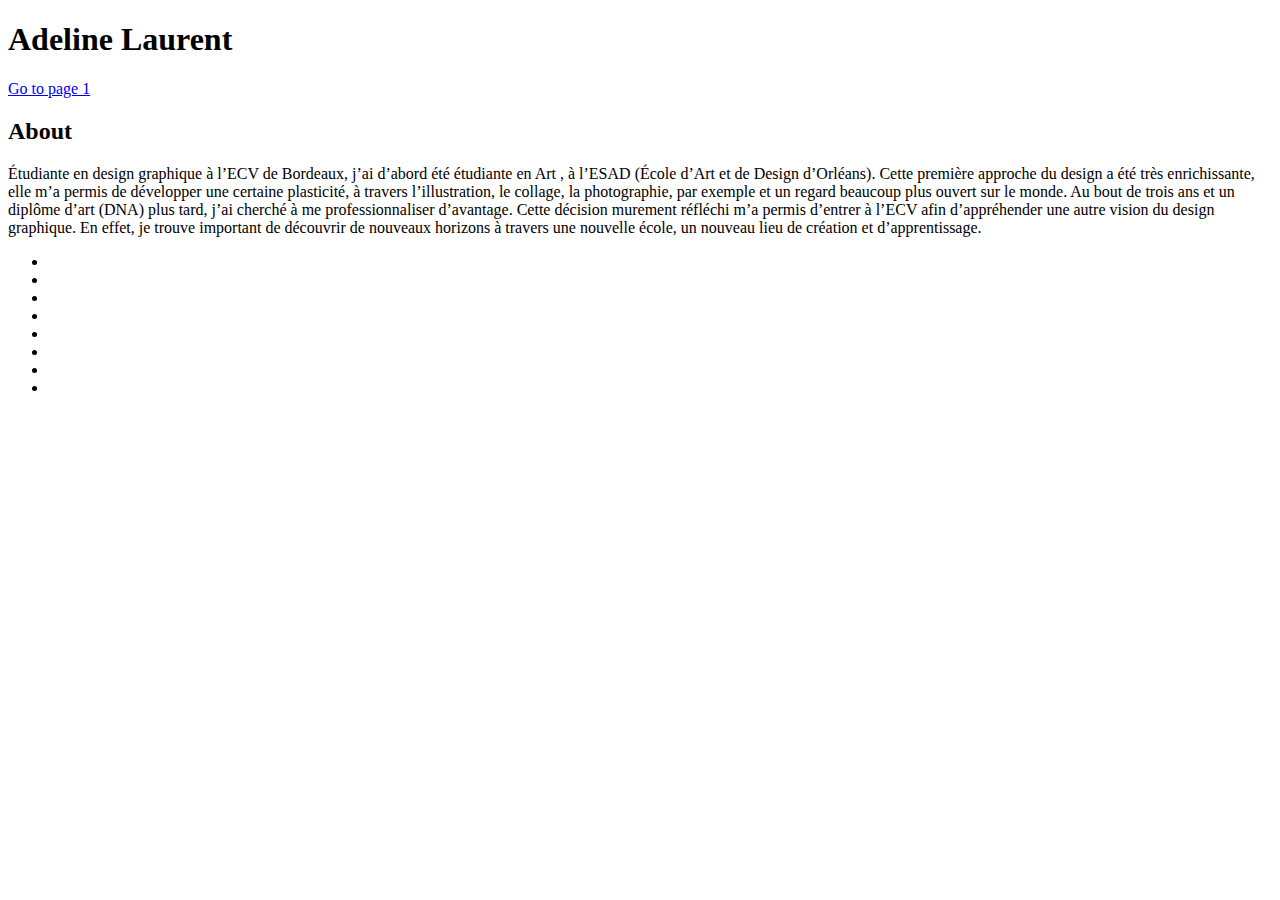
==== index.html @ 146a2710 "back to index" ====
<!DOCTYPE html>
<html>
  <head>
    <meta charset="utf-8">
    <title>This is a CSS session</title>

<link href="https://fonts.googleapis.com/css?family=Arapey|Dosis" rel="stylesheet">
    <link rel="stylesheet" href="styles/main.css">
    <link rel="stylesheet" href="styles/typo.css">
  </head>
  <body>
<header class="newheader">


    <h1>Adeline Laurent</h1>


</header>

<a href="index1.html">Go to page 1</a>

<section>
<h2>About</h2>
<p> Étudiante en design graphique à l’ECV de Bordeaux, j’ai d’abord été étudiante en
Art , à l’ESAD (École d’Art et de Design d’Orléans).
Cette première approche du design a été très enrichissante, elle m’a permis
de développer une certaine plasticité, à travers l’illustration, le collage, la photographie, par exemple
et un regard beaucoup plus ouvert sur le monde.
Au bout de trois ans et un diplôme d’art (DNA) plus tard, j’ai cherché à me professionnaliser
d’avantage. Cette décision murement réfléchi m’a permis d’entrer à l’ECV afin d’appréhender
une autre vision du design graphique. En effet, je trouve important de découvrir de nouveaux horizons
à travers une nouvelle école, un nouveau lieu de création et d’apprentissage. </p>

</section>

<div class="nastyadvert">
  <div class="container">
    </div>
  </div>


<div class="mywork">
  <ul>
    <li><img src="images/ORLAN.jpg"alt=""></li>
    <li><img src="images/PACK.jpg"alt=""></li>
    <li><img src="images/REFLET.jpg"alt=""></li>
    <li><img src="images/COURSAPPEL.jpg"alt=""></li>
    <li><img src="images/FRANKEN.jpg"alt=""></li>
    <li><img src="images/CARSON.jpg"alt=""></li>
    <li><img src="images/VOYAGE.jpg"alt=""></li>
    <li><img src="images/VINYLE.jpg"alt=""></li>
  </ul>

</div>


  </body>
</html>
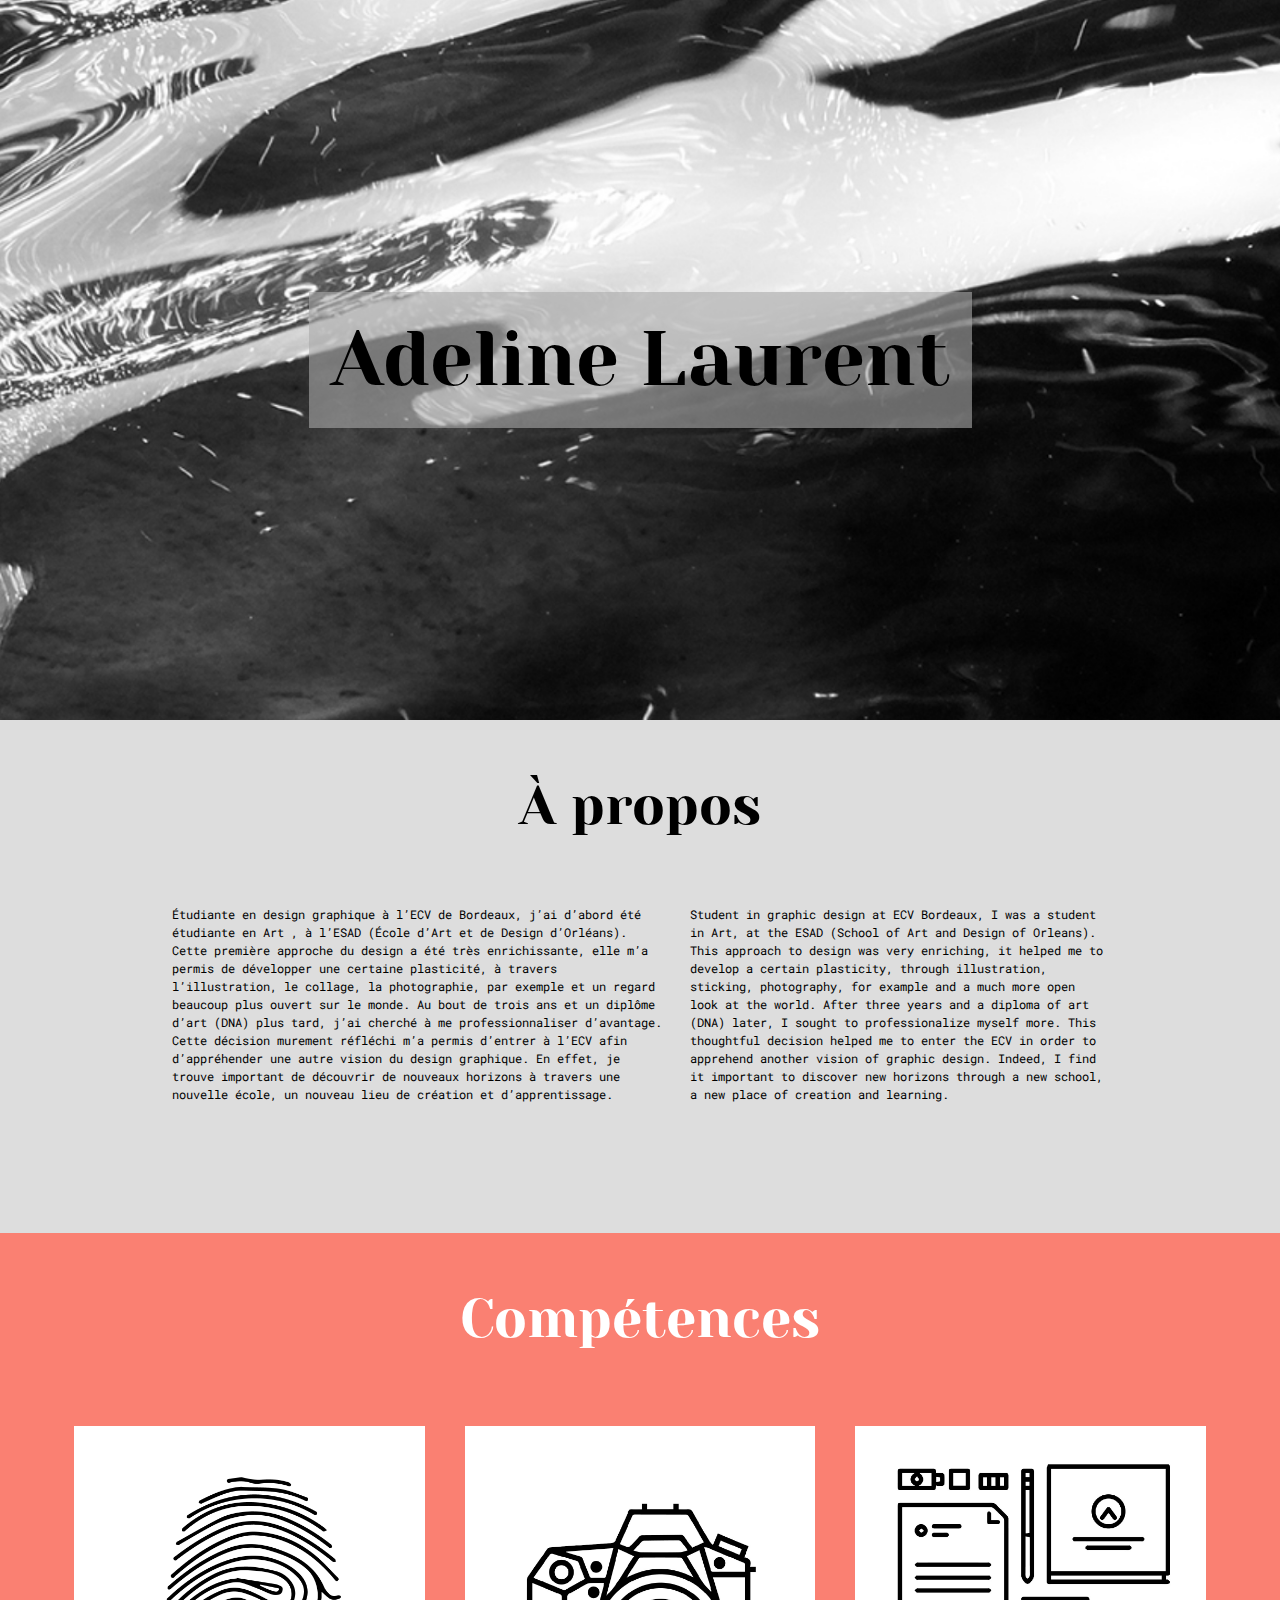
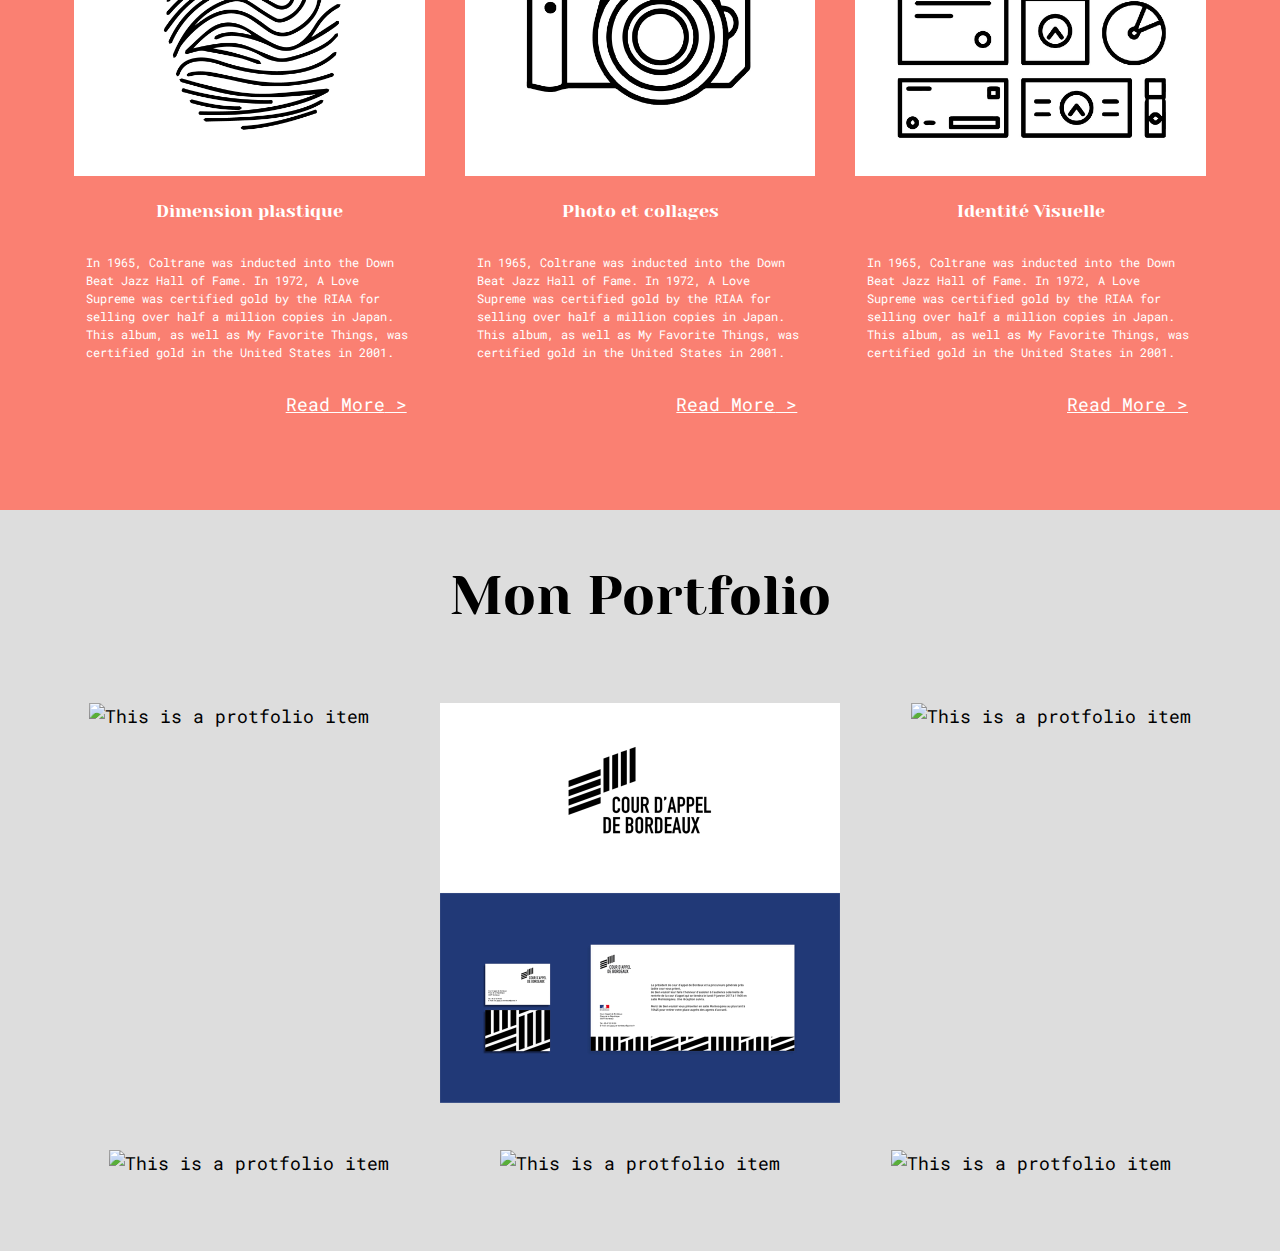
==== commit f03f8c36: "changement principal" ====
--- a/index.html
+++ b/index.html
@@ -1,27 +1,26 @@
 <!DOCTYPE html>
-<html>
+<html lang="fr">
   <head>
     <meta charset="utf-8">
-    <title>This is a CSS session</title>
-
-<link href="https://fonts.googleapis.com/css?family=Arapey|Dosis" rel="stylesheet">
+    <title>Adeline Laurent</title>
+    <link href="https://fonts.googleapis.com/css?family=Abril+Fatface|Raleway" rel="stylesheet">
+    <link href="https://fonts.googleapis.com/css?family=Roboto+Mono|Yeseva+One" rel="stylesheet">
+    <link rel="stylesheet" href="styles/reset.css">
     <link rel="stylesheet" href="styles/main.css">
     <link rel="stylesheet" href="styles/typo.css">
   </head>
   <body>
-<header class="newheader">
 
+    <header>
+      <div class="header-content-block">
+          <h1>Adeline Laurent</h1>
+      </div>
+    </header>
 
-    <h1>Adeline Laurent</h1>
-
-
-</header>
-
-<a href="index1.html">Go to page 1</a>
-
-<section>
-<h2>About</h2>
-<p> Étudiante en design graphique à l’ECV de Bordeaux, j’ai d’abord été étudiante en
+    <section id="bio">
+      <h1>À propos</h1>
+      <div class="bio-content-block">
+        <p> Étudiante en design graphique à l’ECV de Bordeaux, j’ai d’abord été étudiante en
 Art , à l’ESAD (École d’Art et de Design d’Orléans).
 Cette première approche du design a été très enrichissante, elle m’a permis
 de développer une certaine plasticité, à travers l’illustration, le collage, la photographie, par exemple
@@ -29,30 +28,69 @@
 Au bout de trois ans et un diplôme d’art (DNA) plus tard, j’ai cherché à me professionnaliser
 d’avantage. Cette décision murement réfléchi m’a permis d’entrer à l’ECV afin d’appréhender
 une autre vision du design graphique. En effet, je trouve important de découvrir de nouveaux horizons
-à travers une nouvelle école, un nouveau lieu de création et d’apprentissage. </p>
+à travers une nouvelle école, un nouveau lieu de création et d’apprentissage.
 
-</section>
+        </p>
+        <p> Student in graphic design at ECV Bordeaux, I was a student in
+   Art, at the ESAD (School of Art and Design of Orleans).
+   This approach to design was very enriching, it helped me to develop a certain plasticity, through illustration, sticking, photography, for example
+   and a much more open look at the world. After three years and a diploma of art (DNA) later, I sought to professionalize myself
+	 more. This thoughtful decision helped me to enter the ECV in order to apprehend another vision of graphic design.
+   Indeed, I find it important to discover new horizons
+	 through a new school, a new place of creation and learning.
+        </p>
+      </div>
+    </section>
 
-<div class="nastyadvert">
-  <div class="container">
-    </div>
-  </div>
+    <section id="comp">
+
+      <h1>Compétences</h1>
+
+      <div class="comp-section-content">
+        <div class="comp-content">
+          <img src="images/empreinte.png" alt="">
+          <h2>Dimension plastique</h2>
+          <p>In 1965, Coltrane was inducted into the Down Beat Jazz Hall of Fame. In 1972, A Love Supreme was certified gold by the RIAA for selling over half a million copies in Japan. This album, as well as My Favorite Things, was certified gold in the United States in 2001.</p>
+          <a href="#">Read More</a>
+        </div>
+        <div class="comp-content">
+          <img src="images/appareil_photo.jpg" alt="">
+          <h2>Photo et collages</h2>
+          <p>In 1965, Coltrane was inducted into the Down Beat Jazz Hall of Fame. In 1972, A Love Supreme was certified gold by the RIAA for selling over half a million copies in Japan. This album, as well as My Favorite Things, was certified gold in the United States in 2001.</p>
+          <a href="#">Read More</a>
+        </div>
+        <div class="comp-content">
+          <img src="images/identite.jpg" alt="">
+          <h2>Identité Visuelle</h2>
+          <p>In 1965, Coltrane was inducted into the Down Beat Jazz Hall of Fame. In 1972, A Love Supreme was certified gold by the RIAA for selling over half a million copies in Japan. This album, as well as My Favorite Things, was certified gold in the United States in 2001.</p>
+          <a href="#">Read More</a>
+        </div>
+      </div>
+    </section>
+
+    <section id="portfolio">
+      <h1>Mon Portfolio</h1>
+      <div class="portfolio-content">
+          <div class="portfolio-content-item">
+            <img src="images/carson.jpg" alt="This is a protfolio item">
+          </div>
+          <div class="portfolio-content-item">
+            <img src="images/cours.jpg" alt="This is a protfolio item">
+          </div>
+          <div class="portfolio-content-item">
+            <img src="images/orlan.jpg" alt="This is a protfolio item">
+          </div>
+          <div class="portfolio-content-item">
+            <img src="images/pack.jpg" alt="This is a protfolio item">
+          </div>
+          <div class="portfolio-content-item">
+            <img src="images/reflet.jpg" alt="This is a protfolio item">
+          </div>
+          <div class="portfolio-content-item">
+            <img src="images/voyage.jpg" alt="This is a protfolio item">
+          </div>
+      </div>
 
 
-<div class="mywork">
-  <ul>
-    <li><img src="images/ORLAN.jpg"alt=""></li>
-    <li><img src="images/PACK.jpg"alt=""></li>
-    <li><img src="images/REFLET.jpg"alt=""></li>
-    <li><img src="images/COURSAPPEL.jpg"alt=""></li>
-    <li><img src="images/FRANKEN.jpg"alt=""></li>
-    <li><img src="images/CARSON.jpg"alt=""></li>
-    <li><img src="images/VOYAGE.jpg"alt=""></li>
-    <li><img src="images/VINYLE.jpg"alt=""></li>
-  </ul>
-
-</div>
-
-
-  </body>
+ </body>
 </html>
--- a/styles/main.css
+++ b/styles/main.css
@@ -0,0 +1,164 @@
+body {
+  background-color : #dddddd;
+
+}
+
+h1, h2, h3, h4, h5, h6 {
+  color : #000;
+  text-align: center;
+}
+
+a {
+  color : #FF5E4D;
+  transition: all 0.6s;
+}
+
+a:hover {
+  color : #aaaaaa;
+}
+
+a::after {
+  content: " >";
+
+}
+
+header {
+  min-height: 80vh;
+  background-image: url('images/1280_640.jpg');
+  background-attachment: fixed;
+  background-repeat: no-repeat;
+  background-position: top center;
+  background-size: cover;
+  display: flex;
+  justify-content: center;
+  align-items: center;
+}
+
+section {
+   padding: 3em;
+}
+
+h1 {
+    font-size: 3em;
+  margin-bottom: 1em;
+}
+
+h2 {
+  color: #fff;
+  padding: 1em
+}
+
+.header-content-block {
+  background: rgba(170,170,170,0.6);
+  padding : 22px;
+  text-align: center;
+}
+
+.header-content-block h1 {
+  font-size: 4.25em;
+  margin-bottom: 0
+}
+
+#bio {
+  min-height: 45vh;
+
+  }
+
+#bio h1 {
+
+
+}
+
+.bio-content-block {
+  max-width: 960px;
+  margin: 0 auto;
+}
+
+@media (min-width: 920px) {
+
+#bio h1 {
+
+}
+.bio-content-block {
+  display: flex;
+  justify-content: space-around;
+  }
+}
+
+.bio-content-block p {
+  margin: 1em;
+}
+
+
+#comp {
+
+  background-color: #FA8072;
+  color : #fff;
+}
+
+#comp h1 {
+    color : #fff;
+}
+
+
+
+
+
+.comp-section-content {
+ display: flex;
+ justify-content: space-around;
+}
+
+.comp-content {
+
+  width : auto;
+  margin : 20px;
+}
+
+.comp-content p {
+  padding: 1em;
+
+}
+
+.comp-content img {
+  width : 100%;
+}
+
+.comp-content a {
+  color: #fff;
+  display: block;
+  padding : 1em;
+  float: right;
+}
+
+#portfolio {
+
+}
+
+.portfolio-content {
+  display: flex;
+  flex-wrap: wrap;
+  justify-content: space-around;
+
+}
+
+.portfolio-content-item {
+  max-width: 400px;
+  margin : 20px;
+  position : relative;
+}
+
+.portfolio-content-item h2 {
+  position: absolute;
+  top : 50%;
+  left : 50%;
+  border: 1px solid red;
+}
+
+.portfolio-content-item img {
+  width : 100%;
+}
+
+footer {
+
+}
--- a/styles/typo.css
+++ b/styles/typo.css
@@ -0,0 +1,21 @@
+html {font-size: 18px;
+}
+
+
+
+body {
+  font-family: 'Roboto Mono', monospace;
+  line-height: 1.5;
+}
+
+p {
+   font-size: 12px;
+   margin-left: auto;
+   margin-right: auto;
+ }
+
+h1, h2, h3, h4 {
+  font-family: 'Yeseva One', cursive;
+  font-weight: inherit;
+  line-height: 1.2;
+}
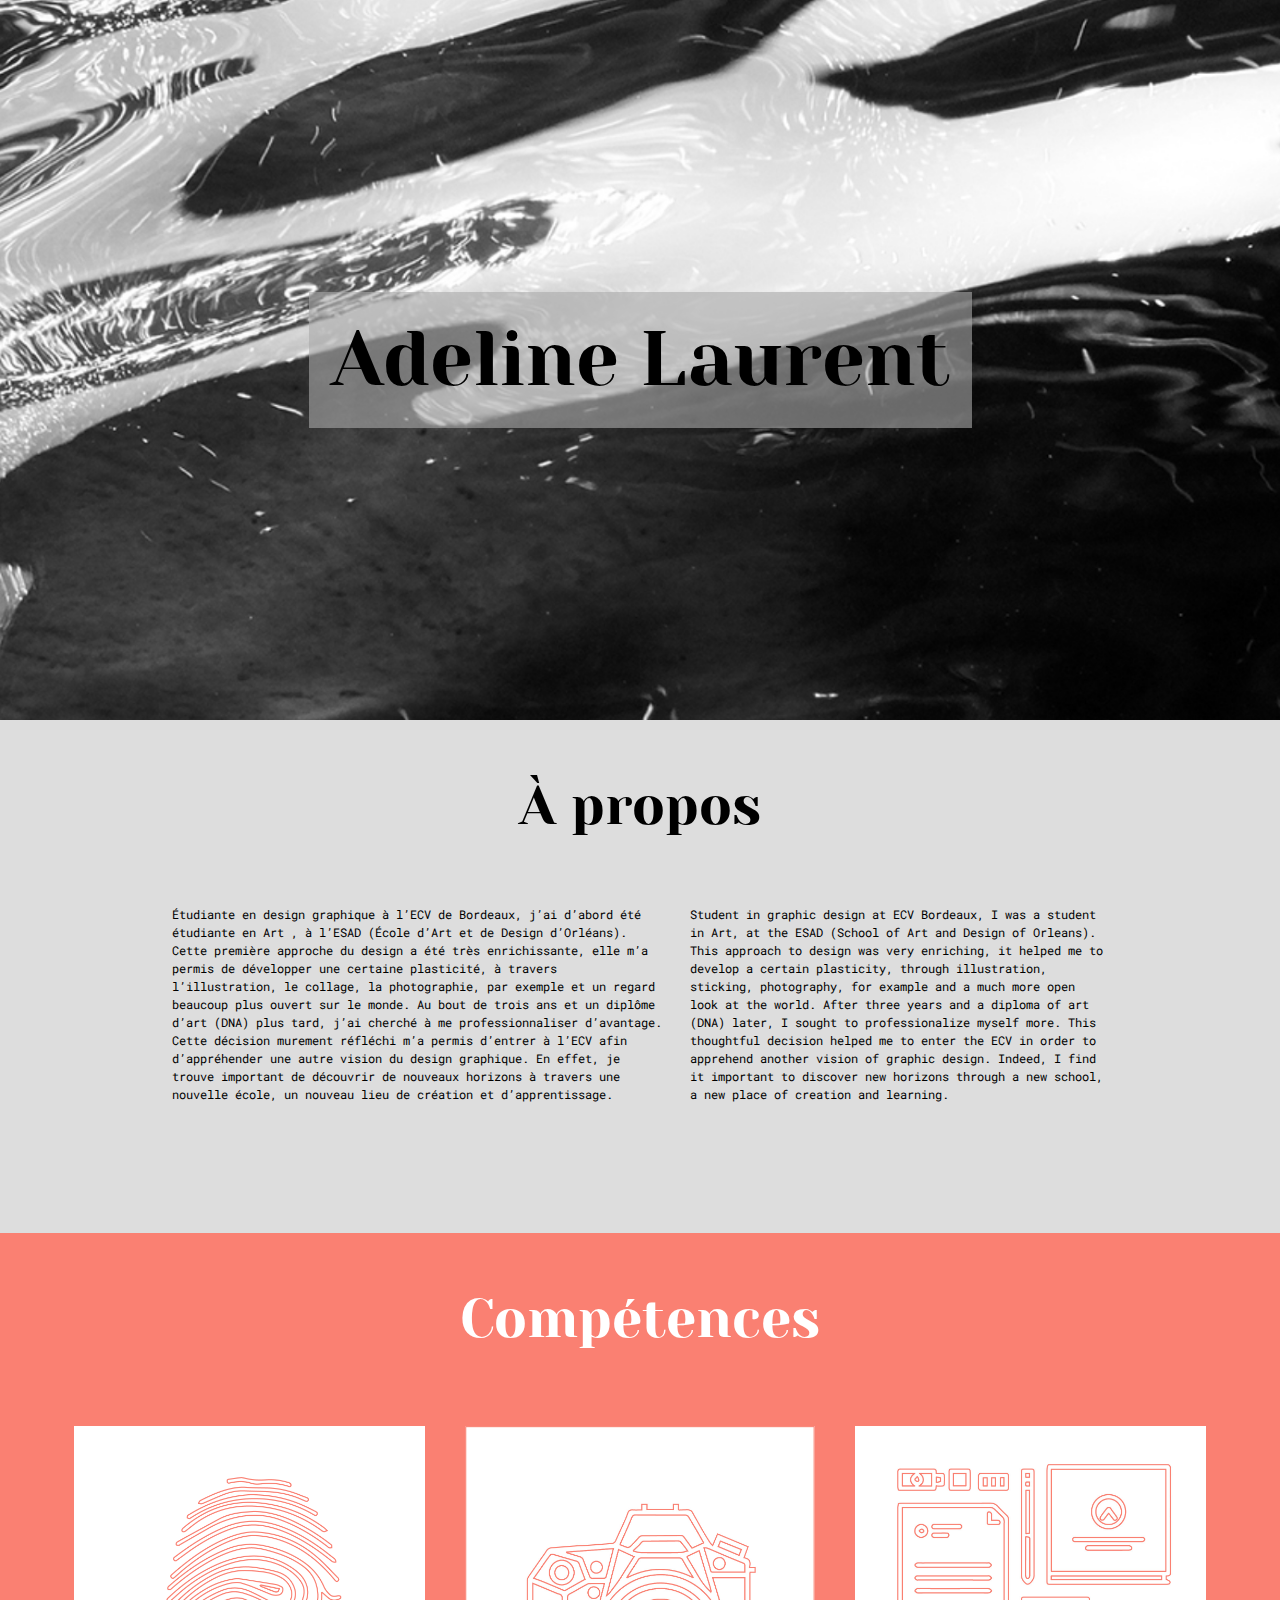
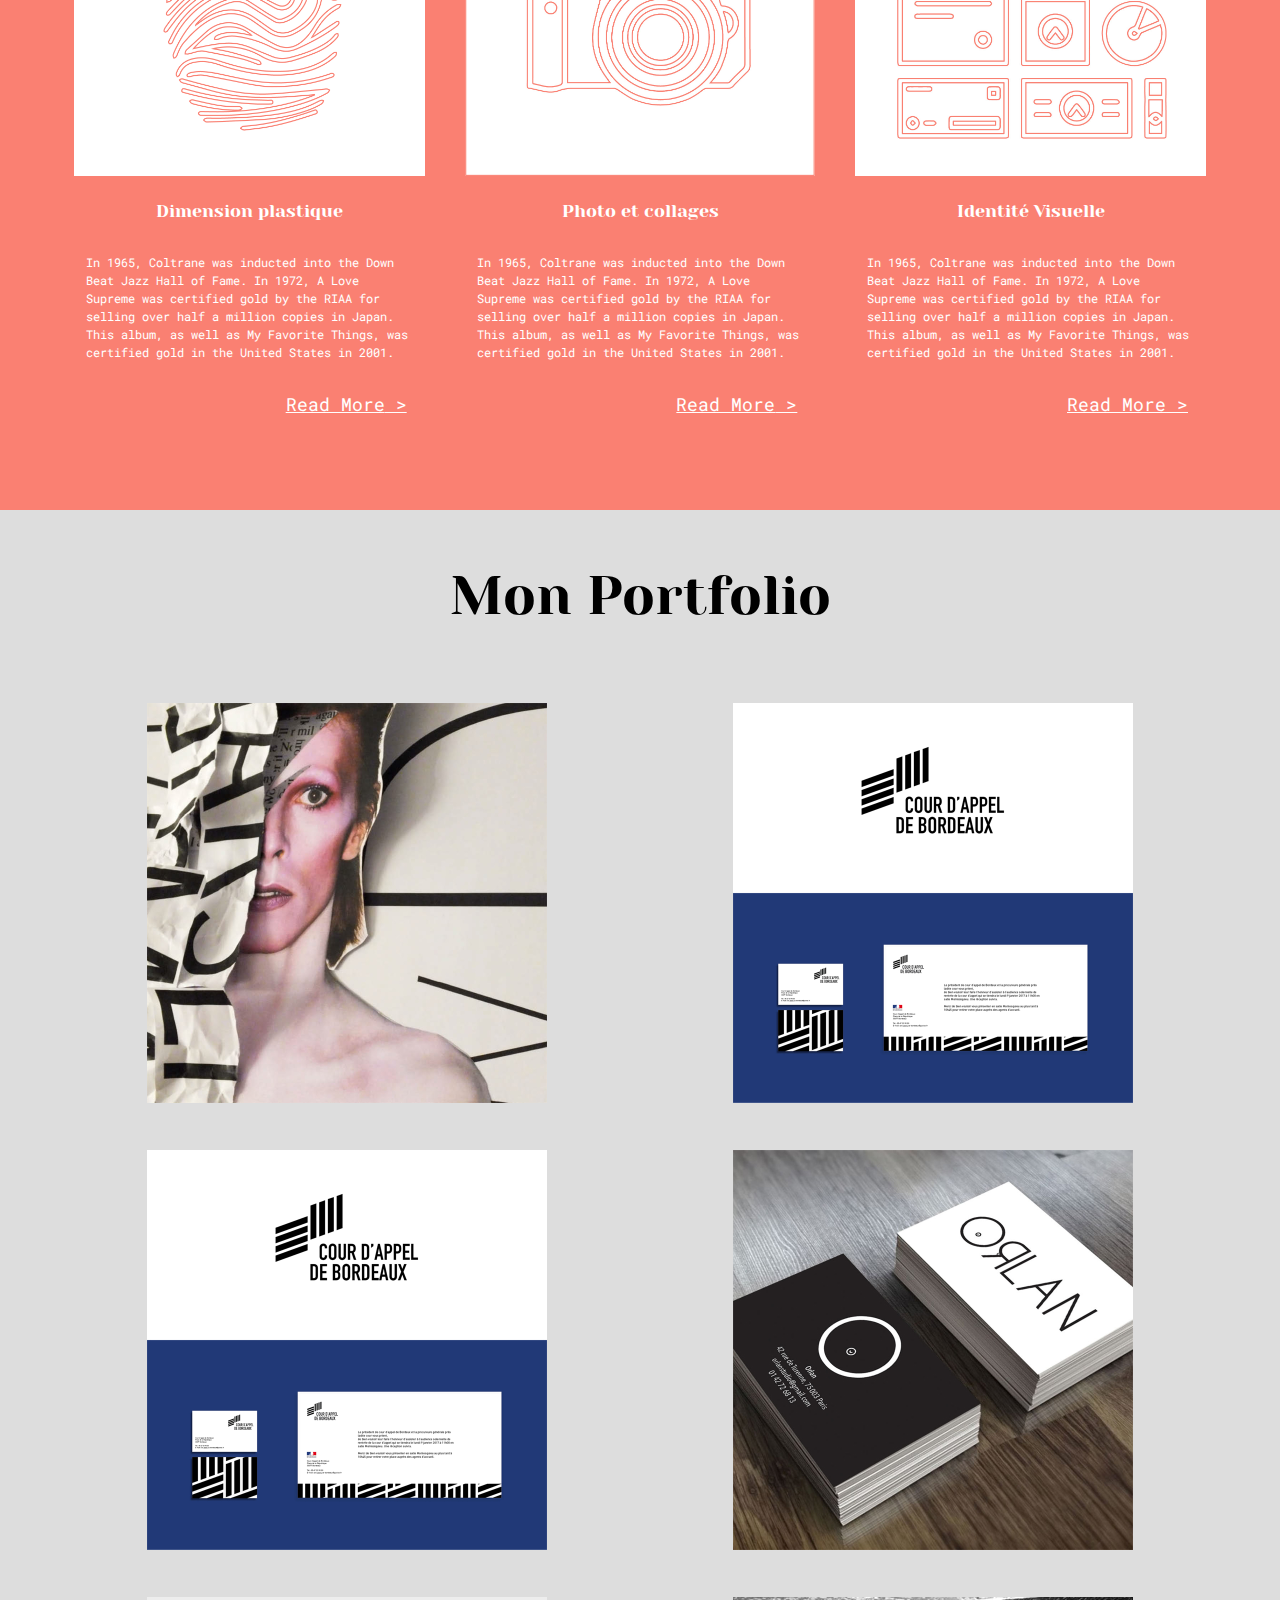
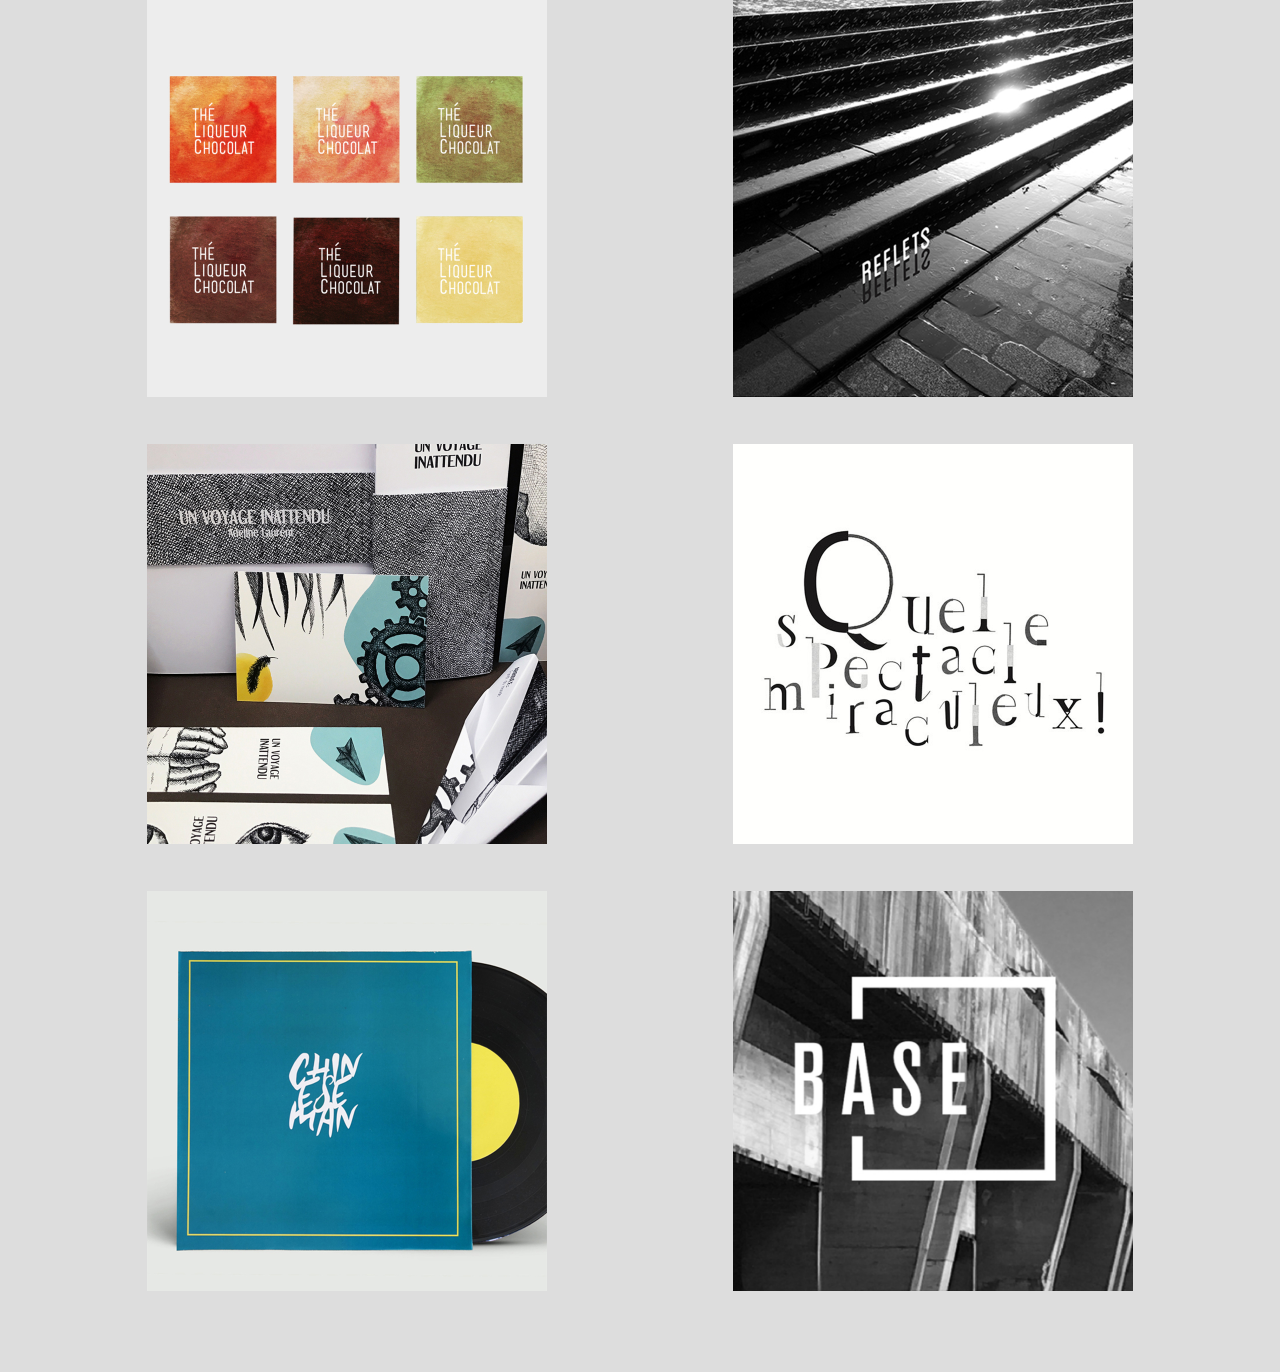
==== commit a790b907: "test change" ====
--- a/index.html
+++ b/index.html
@@ -78,6 +78,9 @@
             <img src="images/cours.jpg" alt="This is a protfolio item">
           </div>
           <div class="portfolio-content-item">
+            <img src="images/cours.jpg" alt="This is a protfolio item">
+          </div>
+          <div class="portfolio-content-item">
             <img src="images/orlan.jpg" alt="This is a protfolio item">
           </div>
           <div class="portfolio-content-item">
@@ -89,6 +92,15 @@
           <div class="portfolio-content-item">
             <img src="images/voyage.jpg" alt="This is a protfolio item">
           </div>
+          <div class="portfolio-content-item">
+            <img src="images/franken.jpg" alt="This is a protfolio item">
+          </div>
+          <div class="portfolio-content-item">
+            <img src="images/vinyle.jpg" alt="This is a protfolio item">
+          </div>
+          <div class="portfolio-content-item">
+            <img src="images/base.jpg" alt="This is a protfolio item">
+          </div>
       </div>
 
 
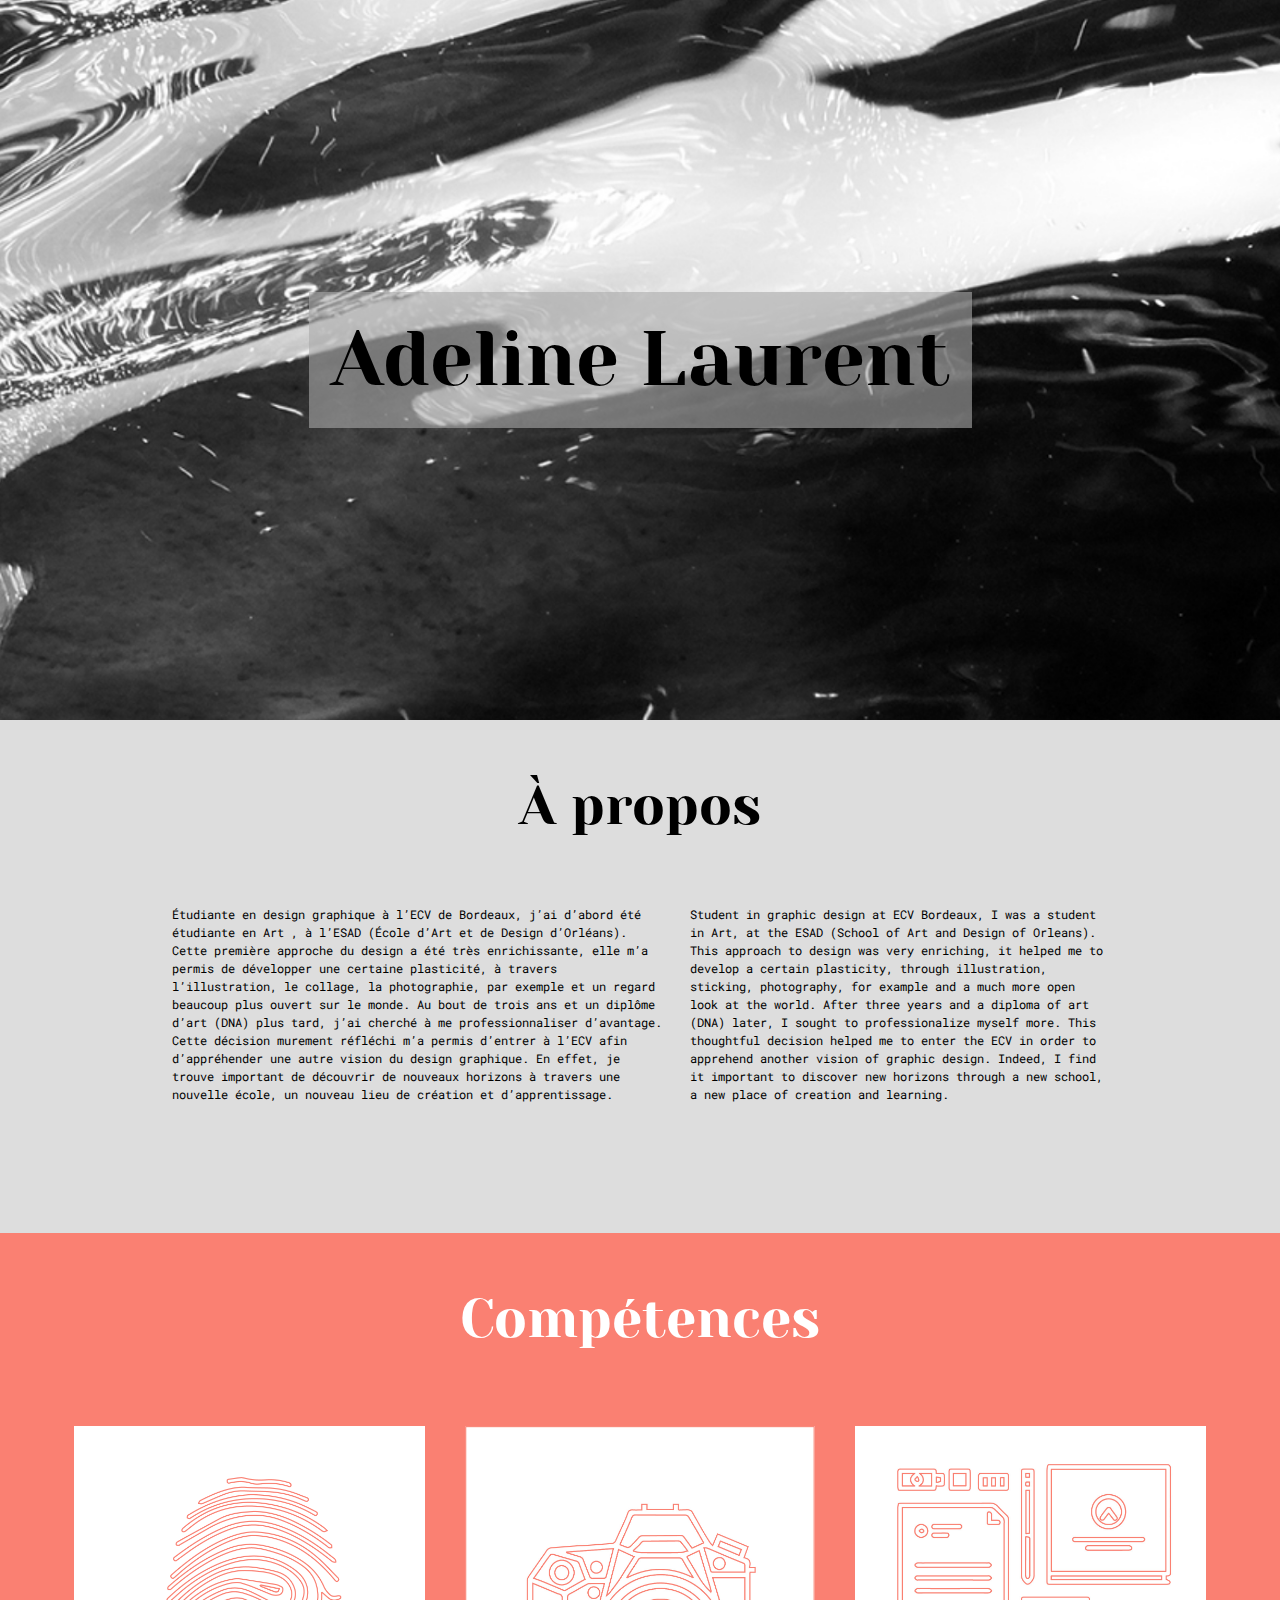
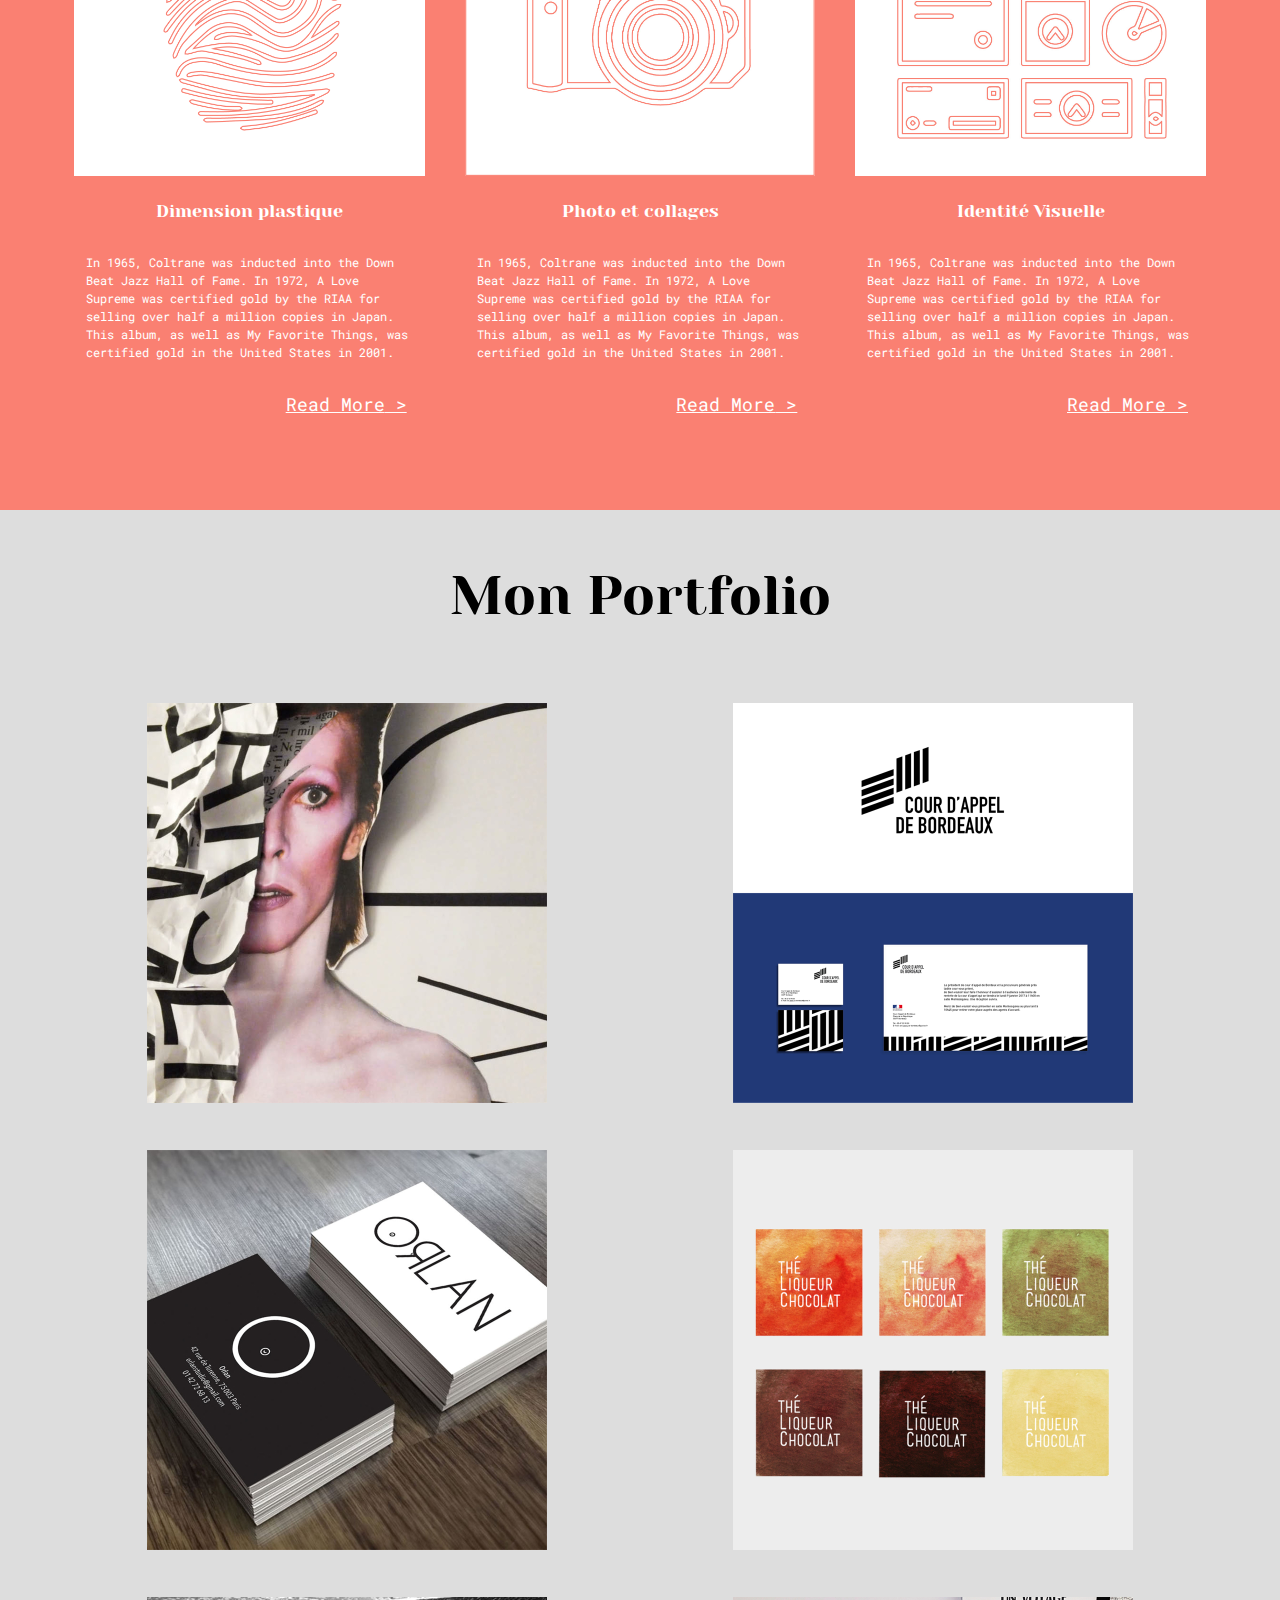
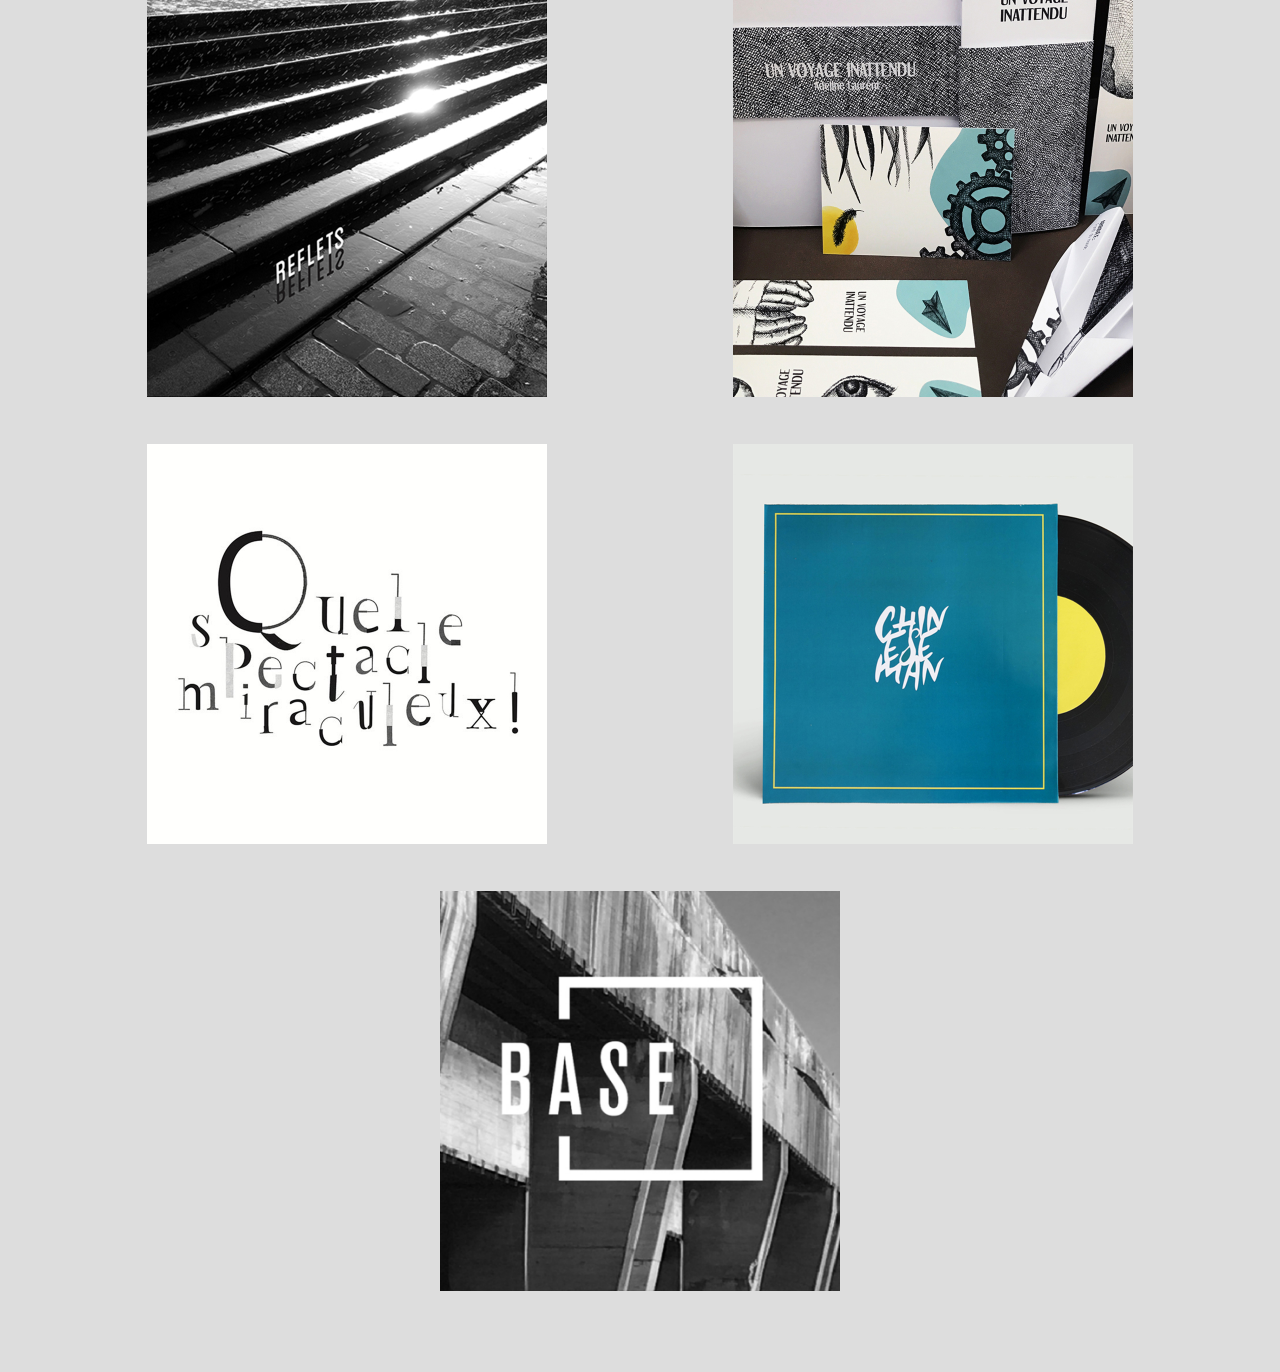
==== commit 6ac37776: "back to one cours only" ====
--- a/index.html
+++ b/index.html
@@ -78,9 +78,6 @@
             <img src="images/cours.jpg" alt="This is a protfolio item">
           </div>
           <div class="portfolio-content-item">
-            <img src="images/cours.jpg" alt="This is a protfolio item">
-          </div>
-          <div class="portfolio-content-item">
             <img src="images/orlan.jpg" alt="This is a protfolio item">
           </div>
           <div class="portfolio-content-item">
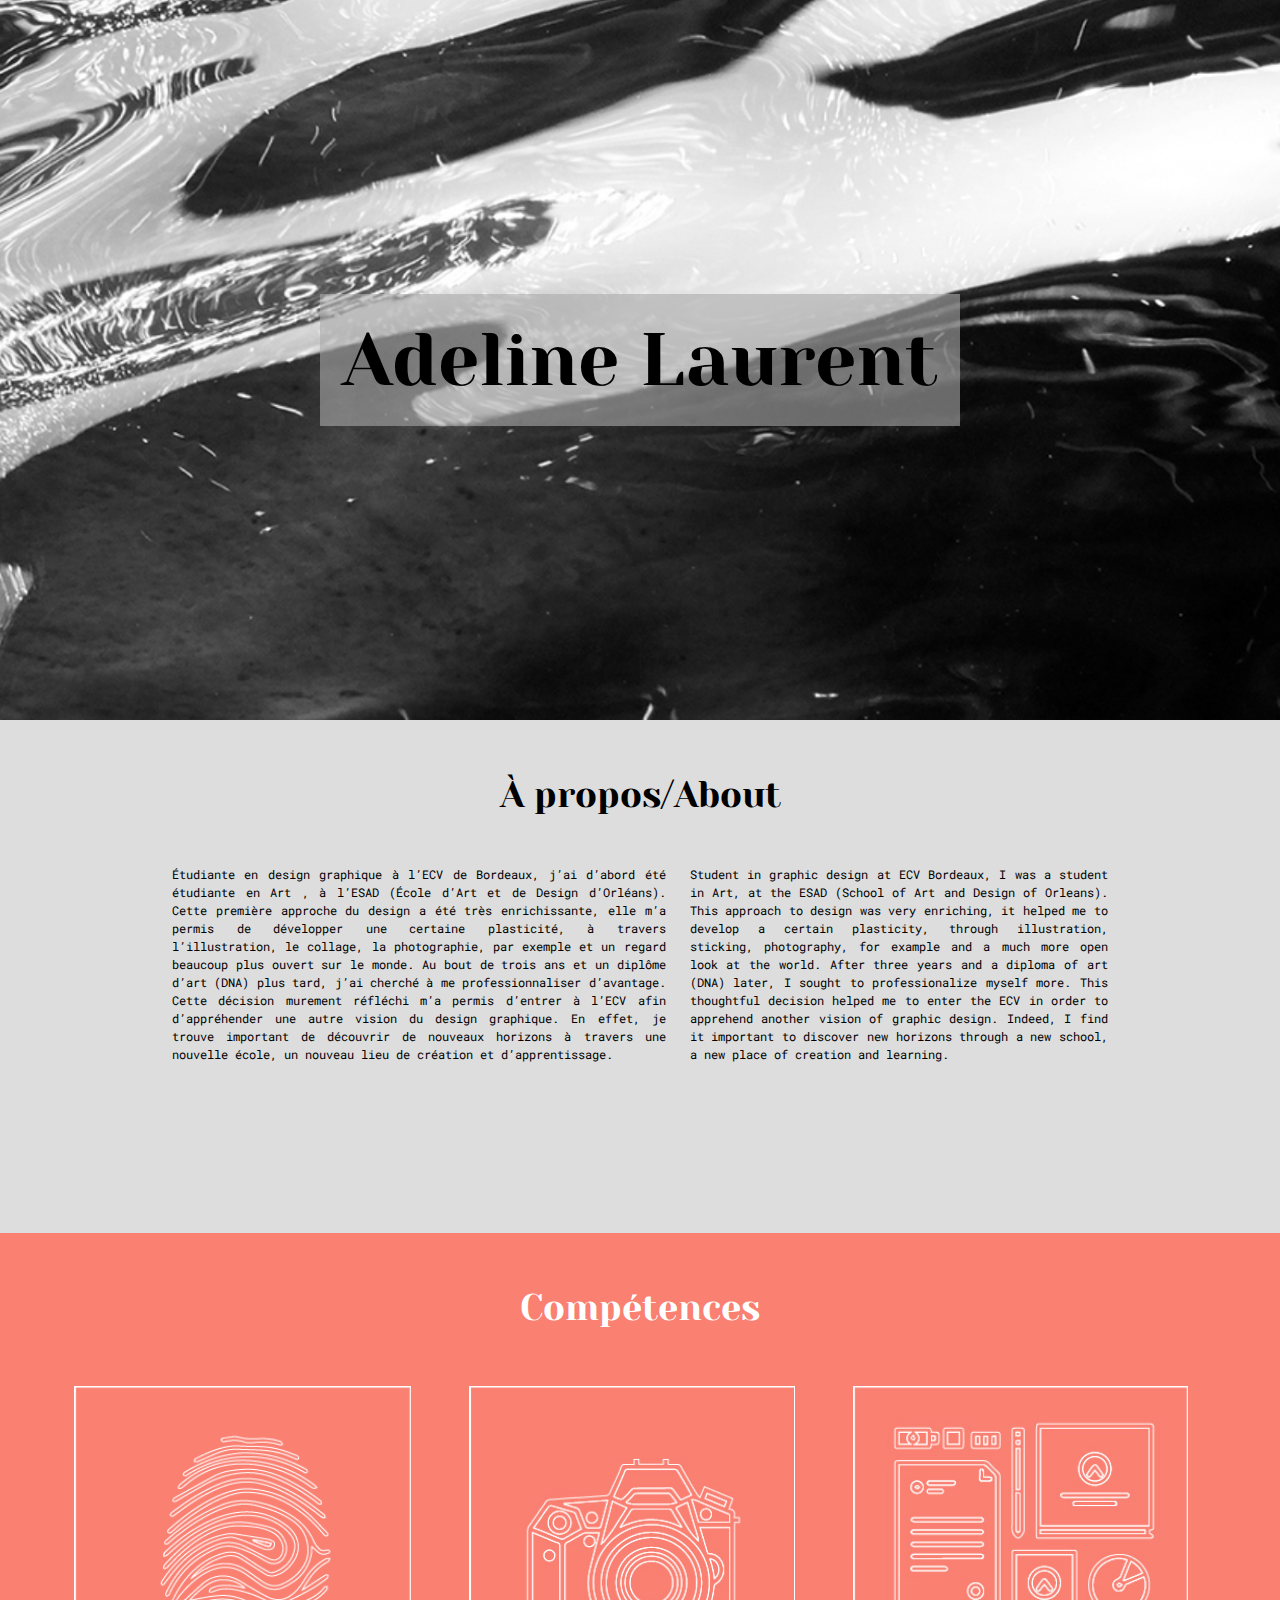
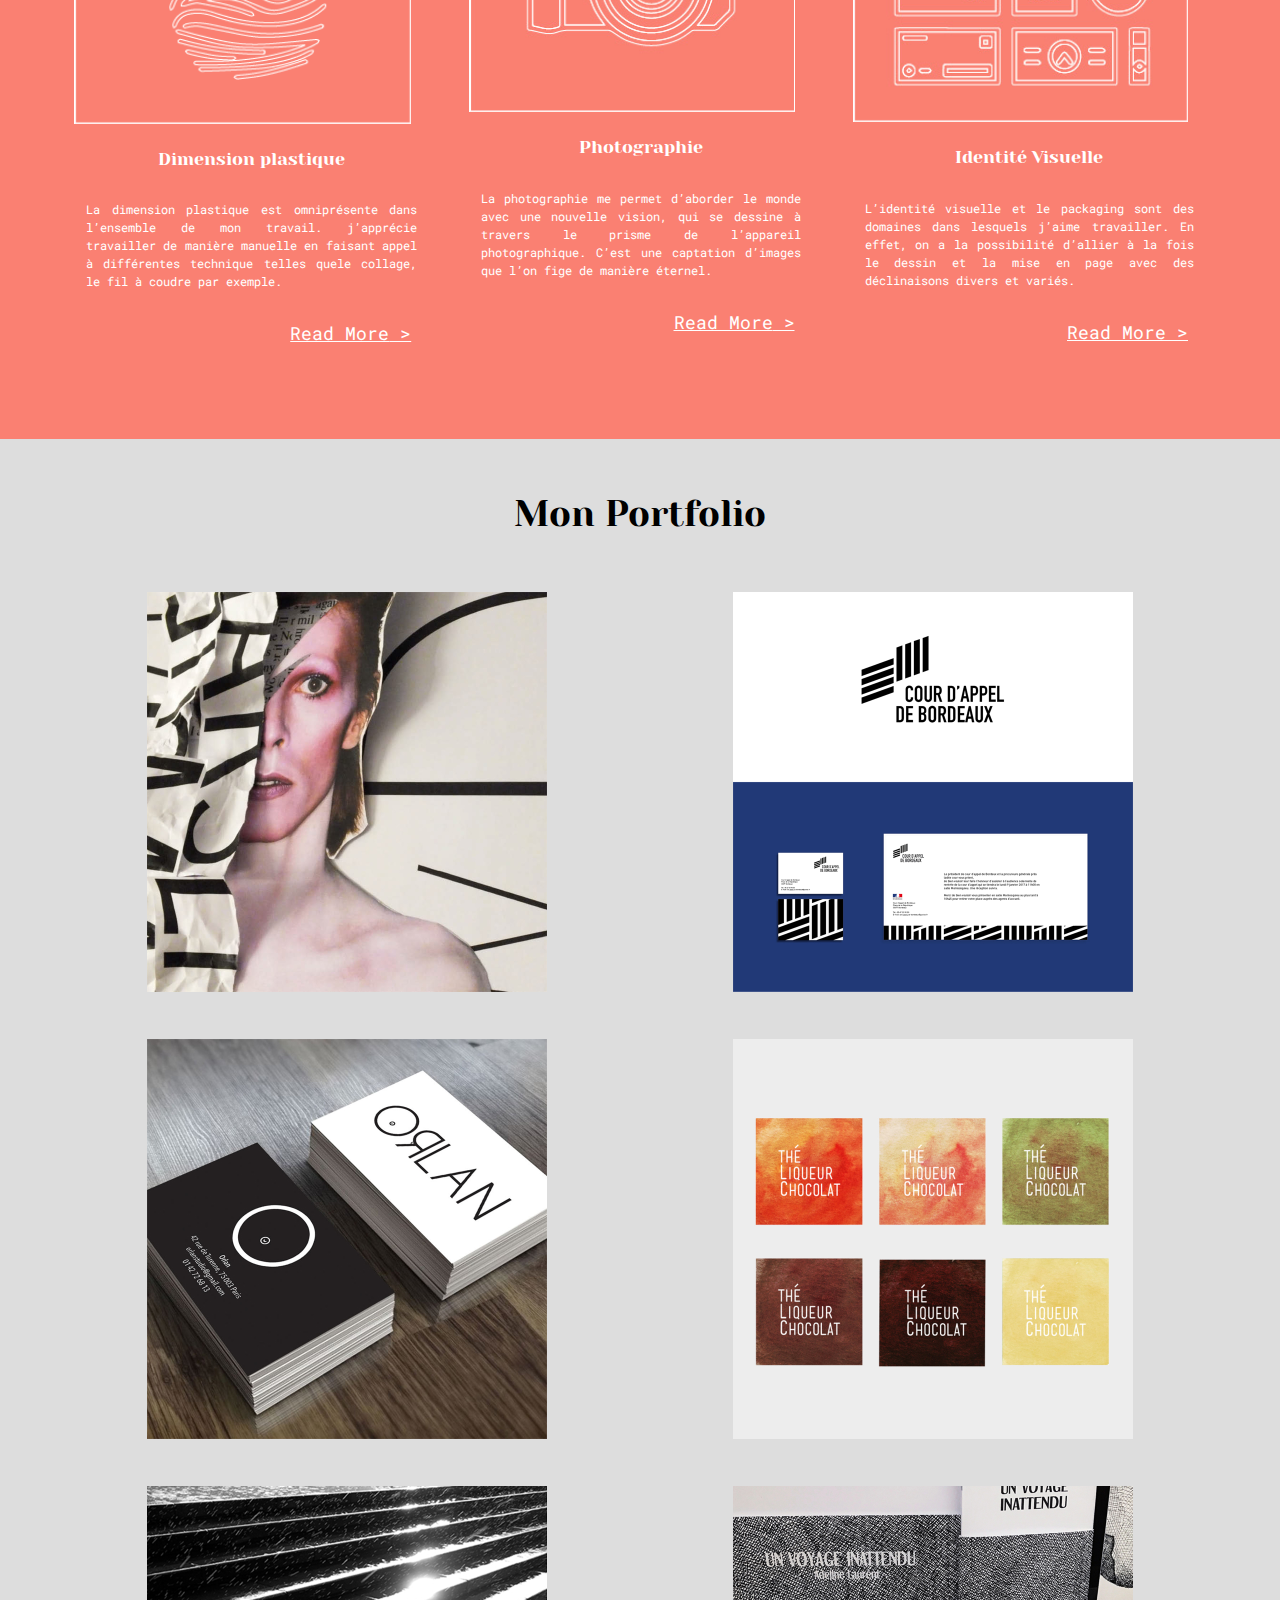
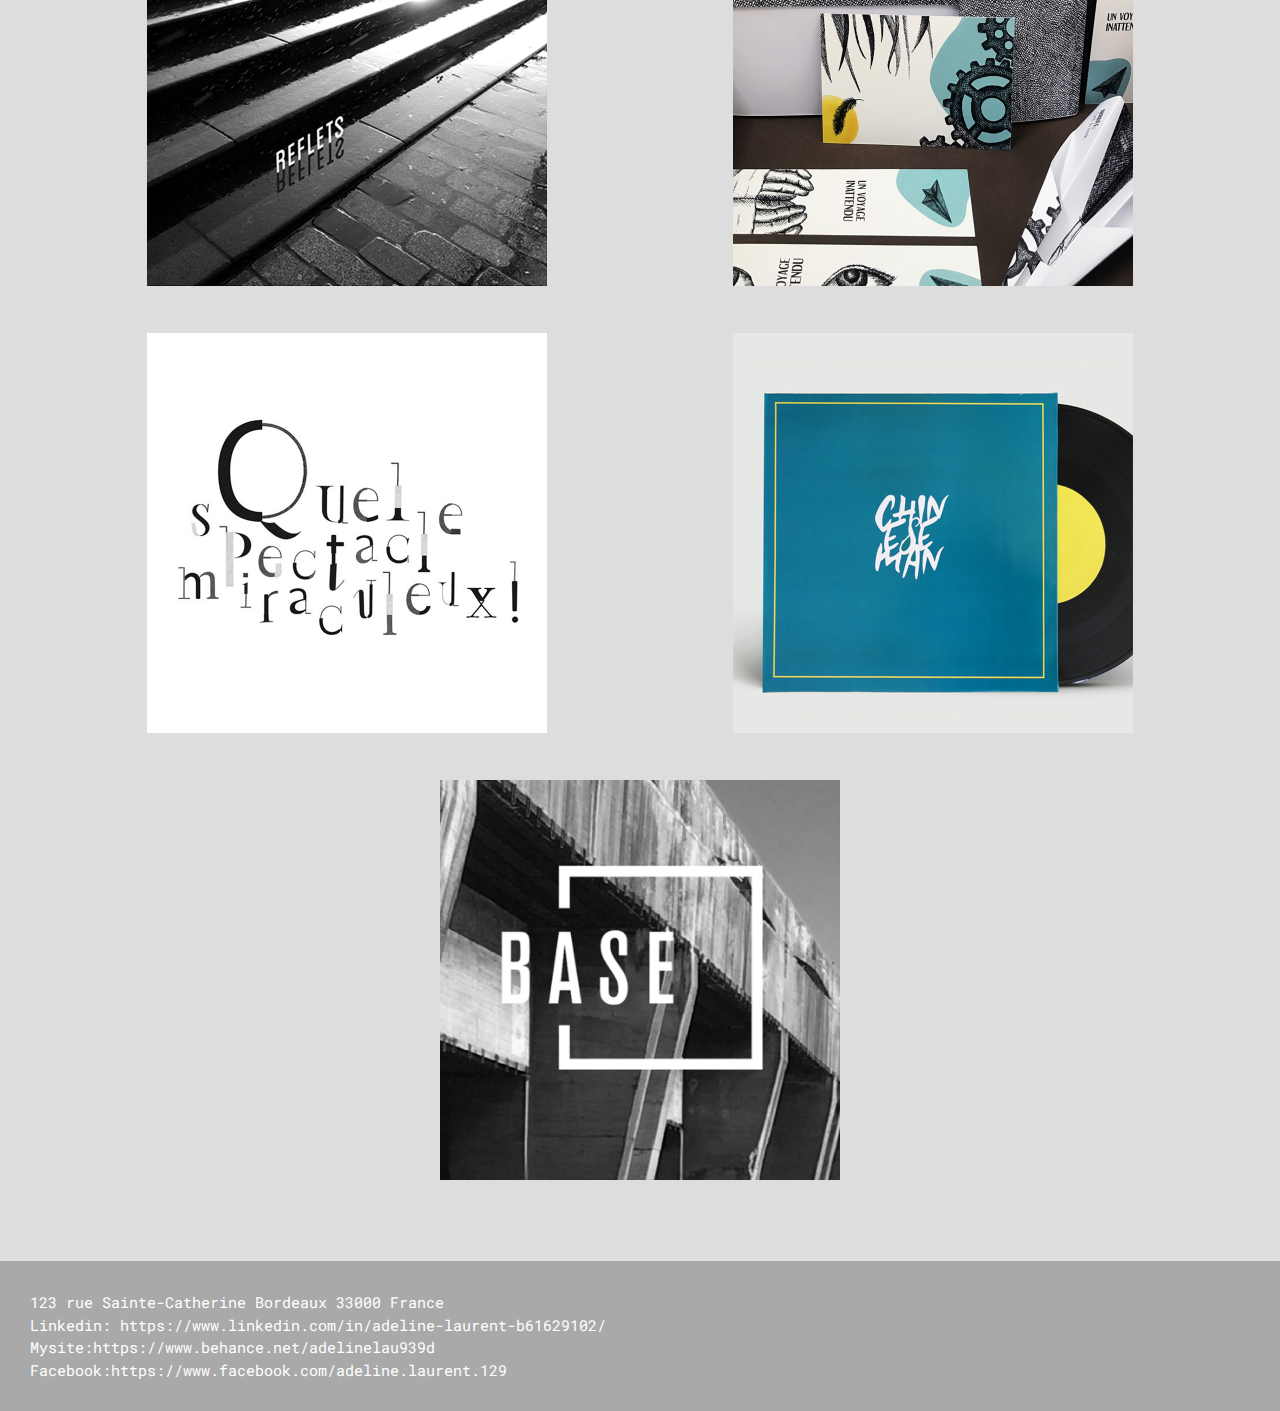
==== commit c4632253: "Commit myself" ====
--- a/index.html
+++ b/index.html
@@ -18,7 +18,7 @@
     </header>
 
     <section id="bio">
-      <h1>À propos</h1>
+      <h1>À propos/About</h1>
       <div class="bio-content-block">
         <p> Étudiante en design graphique à l’ECV de Bordeaux, j’ai d’abord été étudiante en
 Art , à l’ESAD (École d’Art et de Design d’Orléans).
@@ -50,19 +50,19 @@
         <div class="comp-content">
           <img src="images/empreinte.png" alt="">
           <h2>Dimension plastique</h2>
-          <p>In 1965, Coltrane was inducted into the Down Beat Jazz Hall of Fame. In 1972, A Love Supreme was certified gold by the RIAA for selling over half a million copies in Japan. This album, as well as My Favorite Things, was certified gold in the United States in 2001.</p>
+          <p>La dimension plastique est omniprésente dans l’ensemble de mon travail. j’apprécie travailler de manière manuelle en faisant appel à différentes technique telles quele collage, le fil à coudre par exemple. </p>
           <a href="#">Read More</a>
         </div>
         <div class="comp-content">
           <img src="images/appareil_photo.jpg" alt="">
-          <h2>Photo et collages</h2>
-          <p>In 1965, Coltrane was inducted into the Down Beat Jazz Hall of Fame. In 1972, A Love Supreme was certified gold by the RIAA for selling over half a million copies in Japan. This album, as well as My Favorite Things, was certified gold in the United States in 2001.</p>
+          <h2>Photographie</h2>
+          <p>La photographie me permet d’aborder le monde avec une nouvelle vision, qui se dessine à travers le prisme de l’appareil photographique. C’est une captation d’images que l’on fige de manière éternel. </p>
           <a href="#">Read More</a>
         </div>
         <div class="comp-content">
           <img src="images/identite.jpg" alt="">
           <h2>Identité Visuelle</h2>
-          <p>In 1965, Coltrane was inducted into the Down Beat Jazz Hall of Fame. In 1972, A Love Supreme was certified gold by the RIAA for selling over half a million copies in Japan. This album, as well as My Favorite Things, was certified gold in the United States in 2001.</p>
+          <p>L’identité visuelle et le packaging sont des domaines dans lesquels j’aime travailler. En effet, on a la possibilité d’allier à la fois le dessin et la mise en page avec des déclinaisons divers et variés. </p>
           <a href="#">Read More</a>
         </div>
       </div>
@@ -100,6 +100,29 @@
           </div>
       </div>
 
+    </section>
+
+      <footer>
+        <div class="address">
+          <span>123 rue Sainte-Catherine</span>
+          <span>Bordeaux</span>
+          <span>33000</span>
+          <span>France</span>
+        </div>
+
+        <div class="social-links">
+          <ul>
+            <li>Linkedin: https://www.linkedin.com/in/adeline-laurent-b61629102/</li>
+            <li>Mysite:https://www.behance.net/adelinelau939d</li>
+            <li>Facebook:https://www.facebook.com/adeline.laurent.129</li>
+          </ul>
+
+        </div>
+
+      </footer>
+
+    </body>
+
 
  </body>
 </html>
--- a/styles/main.css
+++ b/styles/main.css
@@ -39,7 +39,7 @@
 }
 
 h1 {
-    font-size: 3em;
+  font-size: 2em;
   margin-bottom: 1em;
 }
 
@@ -55,7 +55,7 @@
 }
 
 .header-content-block h1 {
-  font-size: 4.25em;
+  font-size: 4.10em;
   margin-bottom: 0
 }
 
@@ -87,6 +87,7 @@
 
 .bio-content-block p {
   margin: 1em;
+  text-align: justify;
 }
 
 
@@ -101,13 +102,12 @@
 }
 
 
-
-
-
 .comp-section-content {
  display: flex;
  justify-content: space-around;
-}
+ text-align: justify;
+
+ }
 
 .comp-content {
 
@@ -121,7 +121,7 @@
 }
 
 .comp-content img {
-  width : 100%;
+  width : 95%;
 }
 
 .comp-content a {
@@ -160,5 +160,9 @@
 }
 
 footer {
+  background: #A9A9A9;
+  color : #fff;
+  padding : 2em;
+  font-size: 15px;
 
 }
